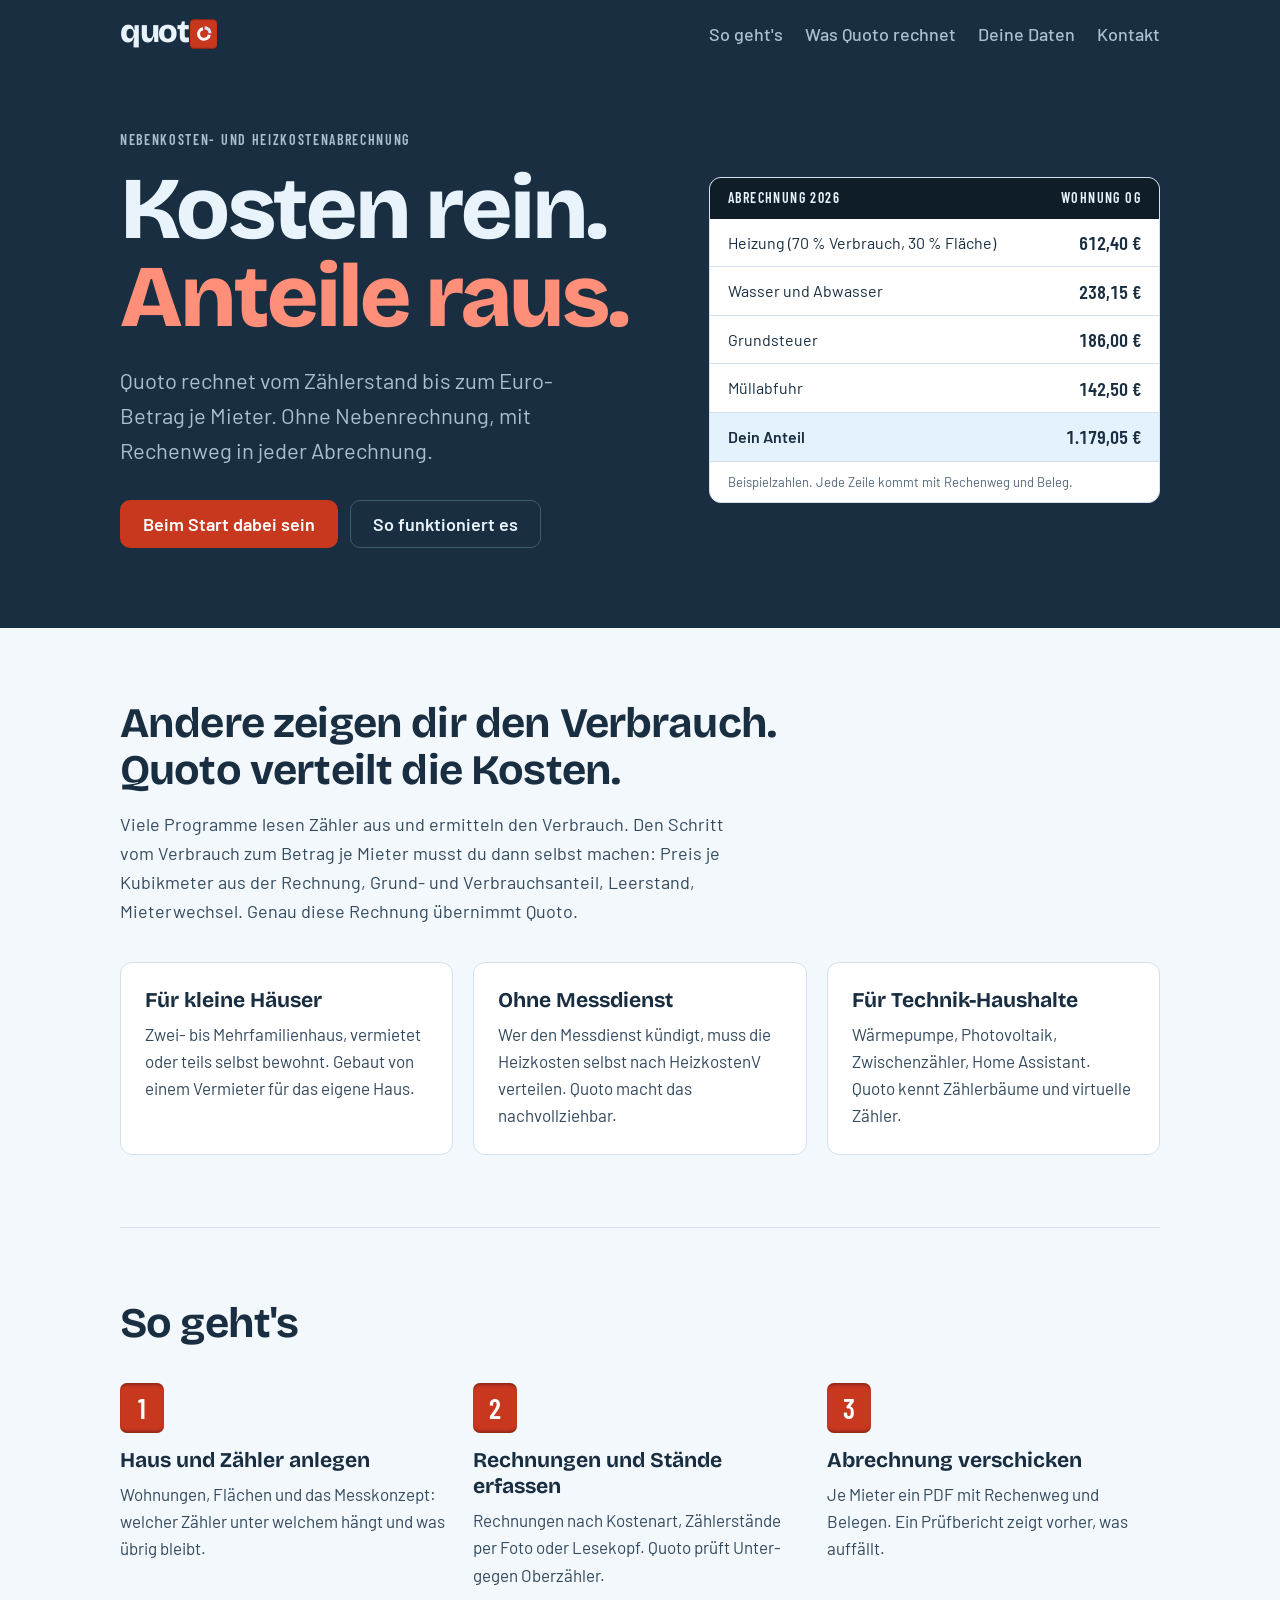
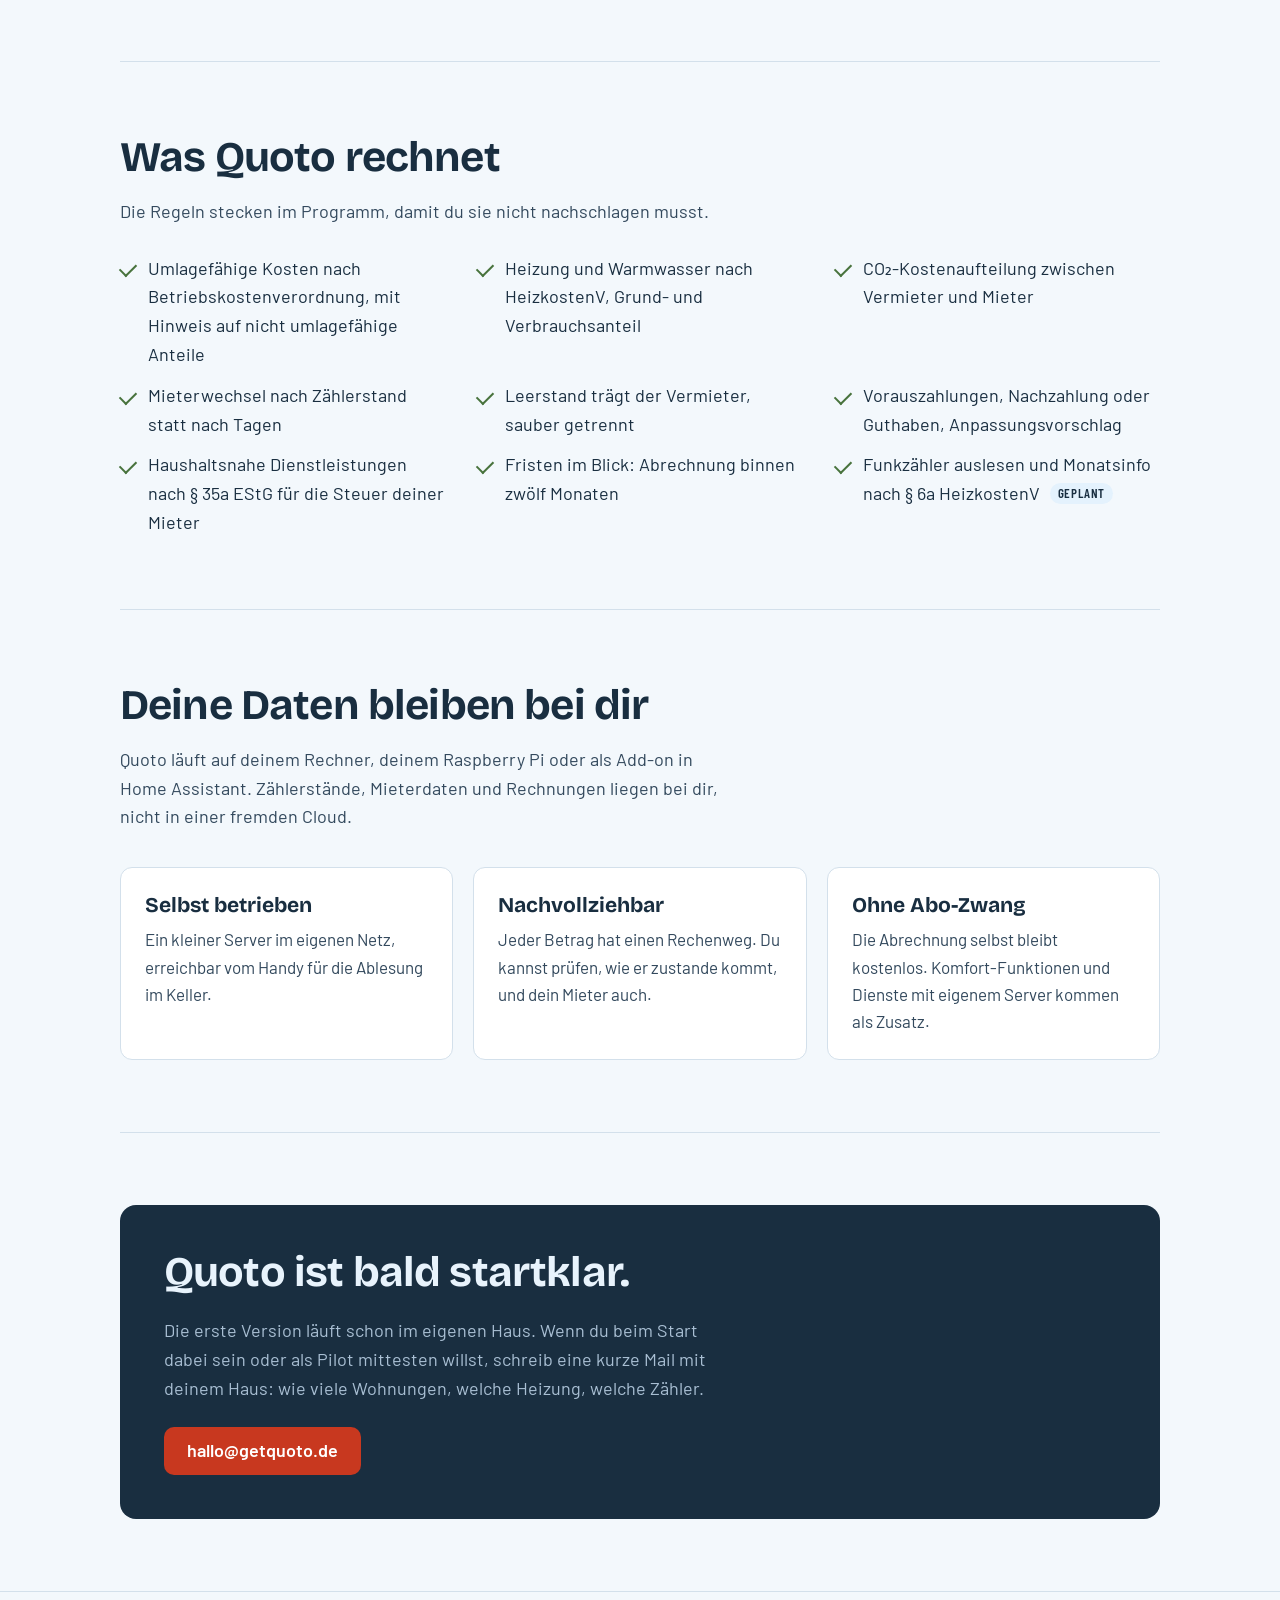
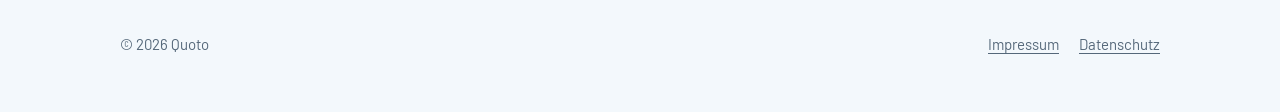
==== index.html @ 0180e9ce "Erste Version der Website für getquoto.de Startseite, Impressum und Datenschutz im Quoto-Markenauftr" ====
<!doctype html>
<html lang="de">
<head>
<meta charset="utf-8">
<meta name="viewport" content="width=device-width,initial-scale=1">
<title>Quoto · Nebenkosten fertig verteilt</title>
<meta name="description" content="Quoto rechnet die Nebenkosten- und Heizkostenabrechnung für dein Haus: vom Zählerstand bis zum Euro-Betrag je Mieter, mit Rechenweg. Läuft bei dir, auch als Home-Assistant-Add-on.">
<meta name="theme-color" content="#192e40">
<link rel="icon" href="favicon.svg" type="image/svg+xml">
<link rel="preload" href="assets/fonts/bricolage-grotesque-latin-800-normal.woff2" as="font" type="font/woff2" crossorigin>
<link rel="stylesheet" href="assets/style.css">
</head>
<body>
<a class="skip" href="#inhalt">Zum Inhalt springen</a>

<header class="kopf">
  <div class="wrap">
    <nav aria-label="Hauptnavigation">
      <a class="marke" href="./" aria-label="quoto, zur Startseite">
        <span class="quot" aria-hidden="true">quot</span>
        <span class="rolle" aria-hidden="true"><svg viewBox="0 0 100 100"><path d="M79.54 55.21 A30 30 0 1 1 44.79 20.46" fill="none" stroke="#fff" stroke-width="17"/><path d="M50 20 A30 30 0 0 1 80 50" fill="none" stroke="#d1ebff" stroke-width="17" transform="translate(4 -4)"/></svg></span>
      </a>
      <ul>
        <li><a href="#so-gehts">So geht's</a></li>
        <li><a href="#was-quoto-rechnet">Was Quoto rechnet</a></li>
        <li><a href="#deine-daten">Deine Daten</a></li>
        <li><a href="#kontakt">Kontakt</a></li>
      </ul>
    </nav>

    <div class="hero hero-grid">
      <div>
        <div class="eyebrow">Nebenkosten- und Heizkostenabrechnung</div>
        <h1>Kosten rein.<br><span class="r">Anteile raus.</span></h1>
        <p class="lead">Quoto rechnet vom Zählerstand bis zum Euro-Betrag je Mieter. Ohne Nebenrechnung, mit Rechenweg in jeder Abrechnung.</p>
        <div class="knoepfe">
          <a class="knopf haupt" href="#kontakt">Beim Start dabei sein</a>
          <a class="knopf neben" href="#so-gehts">So funktioniert es</a>
        </div>
      </div>
      <figure class="schild" style="margin:0" aria-label="Beispiel einer Abrechnung je Mieter">
        <div class="titel"><span>Abrechnung 2026</span><span>Wohnung OG</span></div>
        <table>
          <tbody>
            <tr><td>Heizung (70 % Verbrauch, 30 % Fläche)</td><td class="b">612,40 €</td></tr>
            <tr><td>Wasser und Abwasser</td><td class="b">238,15 €</td></tr>
            <tr><td>Grundsteuer</td><td class="b">186,00 €</td></tr>
            <tr><td>Müllabfuhr</td><td class="b">142,50 €</td></tr>
            <tr><td>Dein Anteil</td><td class="b">1.179,05 €</td></tr>
          </tbody>
        </table>
        <figcaption class="fuss">Beispielzahlen. Jede Zeile kommt mit Rechenweg und Beleg.</figcaption>
      </figure>
    </div>
  </div>
</header>

<main id="inhalt">
  <div class="wrap">
    <section>
      <h2>Andere zeigen dir den Verbrauch. Quoto verteilt die Kosten.</h2>
      <p class="lead2">Viele Programme lesen Zähler aus und ermitteln den Verbrauch. Den Schritt vom Verbrauch zum Betrag je Mieter musst du dann selbst machen: Preis je Kubikmeter aus der Rechnung, Grund- und Verbrauchsanteil, Leerstand, Mieterwechsel. Genau diese Rechnung übernimmt Quoto.</p>
      <div class="raster">
        <div class="karte"><h3>Für kleine Häuser</h3><p>Zwei- bis Mehrfamilienhaus, vermietet oder teils selbst bewohnt. Gebaut von einem Vermieter für das eigene Haus.</p></div>
        <div class="karte"><h3>Ohne Messdienst</h3><p>Wer den Messdienst kündigt, muss die Heizkosten selbst nach HeizkostenV verteilen. Quoto macht das nachvollziehbar.</p></div>
        <div class="karte"><h3>Für Technik-Haushalte</h3><p>Wärmepumpe, Photovoltaik, Zwischenzähler, Home Assistant. Quoto kennt Zählerbäume und virtuelle Zähler.</p></div>
      </div>
    </section>

    <section id="so-gehts">
      <h2>So geht's</h2>
      <ol class="schritte">
        <li><h3>Haus und Zähler anlegen</h3><p>Wohnungen, Flächen und das Messkonzept: welcher Zähler unter welchem hängt und was übrig bleibt.</p></li>
        <li><h3>Rechnungen und Stände erfassen</h3><p>Rechnungen nach Kostenart, Zählerstände per Foto oder Lesekopf. Quoto prüft Unter- gegen Oberzähler.</p></li>
        <li><h3>Abrechnung verschicken</h3><p>Je Mieter ein PDF mit Rechenweg und Belegen. Ein Prüfbericht zeigt vorher, was auffällt.</p></li>
      </ol>
    </section>

    <section id="was-quoto-rechnet">
      <h2>Was Quoto rechnet</h2>
      <p class="lead2">Die Regeln stecken im Programm, damit du sie nicht nachschlagen musst.</p>
      <ul class="liste">
        <li>Umlagefähige Kosten nach Betriebskostenverordnung, mit Hinweis auf nicht umlagefähige Anteile</li>
        <li>Heizung und Warmwasser nach HeizkostenV, Grund- und Verbrauchsanteil</li>
        <li>CO₂-Kostenaufteilung zwischen Vermieter und Mieter</li>
        <li>Mieterwechsel nach Zählerstand statt nach Tagen</li>
        <li>Leerstand trägt der Vermieter, sauber getrennt</li>
        <li>Vorauszahlungen, Nachzahlung oder Guthaben, Anpassungsvorschlag</li>
        <li>Haushaltsnahe Dienstleistungen nach § 35a EStG für die Steuer deiner Mieter</li>
        <li>Fristen im Blick: Abrechnung binnen zwölf Monaten</li>
        <li>Funkzähler auslesen und Monatsinfo nach § 6a HeizkostenV <span class="chip">geplant</span></li>
      </ul>
    </section>

    <section id="deine-daten">
      <h2>Deine Daten bleiben bei dir</h2>
      <p class="lead2">Quoto läuft auf deinem Rechner, deinem Raspberry Pi oder als Add-on in Home Assistant. Zählerstände, Mieterdaten und Rechnungen liegen bei dir, nicht in einer fremden Cloud.</p>
      <div class="raster">
        <div class="karte"><h3>Selbst betrieben</h3><p>Ein kleiner Server im eigenen Netz, erreichbar vom Handy für die Ablesung im Keller.</p></div>
        <div class="karte"><h3>Nachvollziehbar</h3><p>Jeder Betrag hat einen Rechenweg. Du kannst prüfen, wie er zustande kommt, und dein Mieter auch.</p></div>
        <div class="karte"><h3>Ohne Abo-Zwang</h3><p>Die Abrechnung selbst bleibt kostenlos. Komfort-Funktionen und Dienste mit eigenem Server kommen als Zusatz.</p></div>
      </div>
    </section>

    <section id="kontakt">
      <div class="cta">
        <h2>Quoto ist bald startklar.</h2>
        <p>Die erste Version läuft schon im eigenen Haus. Wenn du beim Start dabei sein oder als Pilot mittesten willst, schreib eine kurze Mail mit deinem Haus: wie viele Wohnungen, welche Heizung, welche Zähler.</p>
        <div class="knoepfe" style="margin-top:4px">
          <a class="knopf haupt" href="mailto:hallo@getquoto.de?subject=Quoto%20Pilot">hallo@getquoto.de</a>
        </div>
      </div>
    </section>
  </div>
</main>

<footer>
  <div class="wrap">
    <span>© 2026 Quoto</span>
    <ul>
      <li><a href="impressum.html">Impressum</a></li>
      <li><a href="datenschutz.html">Datenschutz</a></li>
    </ul>
  </div>
</footer>
</body>
</html>
---- assets/style.css ----
/* Quoto Website · Markenauftritt Variante B (Ablesa-Farben, Zählrolle).
   Schriften liegen lokal, damit beim Aufruf keine Daten an Dritte gehen. */

@font-face{font-family:"Barlow";font-weight:400;font-display:swap;src:url(fonts/barlow-latin-400-normal.woff2) format("woff2")}
@font-face{font-family:"Barlow";font-weight:500;font-display:swap;src:url(fonts/barlow-latin-500-normal.woff2) format("woff2")}
@font-face{font-family:"Barlow";font-weight:600;font-display:swap;src:url(fonts/barlow-latin-600-normal.woff2) format("woff2")}
@font-face{font-family:"Barlow Condensed";font-weight:500;font-display:swap;src:url(fonts/barlow-condensed-latin-500-normal.woff2) format("woff2")}
@font-face{font-family:"Barlow Condensed";font-weight:600;font-display:swap;src:url(fonts/barlow-condensed-latin-600-normal.woff2) format("woff2")}
@font-face{font-family:"Bricolage Grotesque";font-weight:700;font-display:swap;src:url(fonts/bricolage-grotesque-latin-700-normal.woff2) format("woff2")}
@font-face{font-family:"Bricolage Grotesque";font-weight:800;font-display:swap;src:url(fonts/bricolage-grotesque-latin-800-normal.woff2) format("woff2")}

:root{
  --nacht:#192e40; --rolle:#c8381f; --rolle-text:#b8331c; --berg:#67acd9; --eis:#d1ebff; --wald:#48733d;
  --bg:#f3f8fc; --flaeche:#ffffff; --text:#192e40; --text-2:#33495d; --leise:#55687a; --linie:#d3e0eb;
  --band:#192e40; --band-text:#e8f3fc; --band-leise:#a9bfd3; --chip:#e4f2fd;
  --f-display:"Bricolage Grotesque","Avenir Next","Segoe UI",system-ui,sans-serif;
  --f-text:"Barlow","Helvetica Neue",Arial,system-ui,sans-serif;
  --f-zahl:"Barlow Condensed","Arial Narrow",sans-serif;
  color-scheme:light;
}
@media (prefers-color-scheme:dark){:root{
  --bg:#0f1d29; --flaeche:#172a3a; --text:#e8f3fc; --text-2:#c6d6e4; --leise:#9fb3c6; --linie:#2c4a63;
  --rolle-text:#ff8f78; --band:#0a151e; --chip:#1d3549; color-scheme:dark}}

*{box-sizing:border-box}
html{scroll-behavior:smooth}
body{margin:0;background:var(--bg);color:var(--text);font:400 18px/1.6 var(--f-text);-webkit-text-size-adjust:100%}
img,svg{display:block}
a{color:inherit;text-underline-offset:3px}
a:focus-visible,button:focus-visible{outline:3px solid var(--berg);outline-offset:3px;border-radius:4px}
.wrap{max-width:1080px;margin:0 auto;padding:0 20px}
.skip{position:absolute;left:-9999px}
.skip:focus{left:16px;top:16px;background:var(--flaeche);padding:8px 12px;z-index:10}

/* Wortmarke: "quot" plus rote Zählrolle mit dem Anteils-o */
.marke{display:inline-flex;align-items:center;gap:.07em;font:800 32px/1 var(--f-display);letter-spacing:-.045em;color:inherit;text-decoration:none}
.marke .quot{transform:translateY(-.06em)}
.rolle{width:.82em;height:.92em;border-radius:.13em;background:var(--rolle);display:inline-flex;align-items:center;justify-content:center;
  box-shadow:inset 0 .07em .05em -.04em rgba(0,0,0,.35),inset 0 -.07em .05em -.04em rgba(0,0,0,.35)}
.rolle svg{width:.56em;height:.56em;overflow:visible}

/* Kopf */
.kopf{background:var(--band);color:var(--band-text)}
.kopf nav{display:flex;align-items:center;justify-content:space-between;gap:16px;padding:18px 0;flex-wrap:wrap}
.kopf nav ul{display:flex;gap:22px;list-style:none;margin:0;padding:0;flex-wrap:wrap}
.kopf nav ul a{text-decoration:none;font-weight:500;color:var(--band-leise)}
.kopf nav ul a:hover{color:var(--band-text)}

.hero{padding:64px 0 80px}
.eyebrow{font:600 14px/1.2 var(--f-zahl);letter-spacing:.12em;text-transform:uppercase;color:var(--band-leise)}
.hero h1{font:800 clamp(44px,8vw,88px)/1 var(--f-display);letter-spacing:-.035em;margin:16px 0 0}
.hero h1 .r{color:#ff8f78}
.hero p.lead{font-size:clamp(19px,2.2vw,22px);color:var(--band-leise);max-width:40ch;margin:22px 0 0}
.knoepfe{display:flex;gap:12px;flex-wrap:wrap;margin-top:32px}
.knopf{display:inline-flex;align-items:center;min-height:48px;padding:0 22px;border-radius:10px;font-weight:600;text-decoration:none;border:1.5px solid transparent}
.knopf.haupt{background:var(--rolle);color:#fff}
.knopf.haupt:hover{background:#a92f19}
.knopf.neben{border-color:#3d5a73;color:var(--band-text)}
.knopf.neben:hover{border-color:var(--band-leise)}

/* Zählwerk im Hero: Beispielrechnung je Mieter */
.hero-grid{display:grid;grid-template-columns:minmax(0,1.2fr) minmax(0,1fr);gap:48px;align-items:center}
.schild{background:var(--flaeche);color:var(--text);border-radius:12px;overflow:hidden;border:1.5px solid var(--linie)}
.schild .titel{display:flex;justify-content:space-between;padding:12px 18px;background:#0f1d29;color:var(--band-text);font:600 14px/1.2 var(--f-zahl);letter-spacing:.1em;text-transform:uppercase}
.schild table{width:100%;border-collapse:collapse;font-size:16px}
.schild td{padding:11px 18px;border-bottom:1.5px solid var(--linie)}
.schild td.b{text-align:right;white-space:nowrap;font:600 19px var(--f-zahl);font-variant-numeric:tabular-nums}
.schild tr:last-child td{border-bottom:0;background:var(--chip);font-weight:600}
.schild .fuss{padding:10px 18px;font-size:13px;color:var(--leise);border-top:1.5px solid var(--linie)}

/* Abschnitte */
section{padding:72px 0}
section + section{border-top:1.5px solid var(--linie)}
h2{font:700 clamp(30px,4vw,42px)/1.12 var(--f-display);letter-spacing:-.02em;margin:0;max-width:24ch;text-wrap:balance}
h3{font:700 21px/1.25 var(--f-display);margin:0}
.lead2{color:var(--text-2);max-width:62ch;margin:16px 0 0}
.raster{display:grid;grid-template-columns:repeat(auto-fit,minmax(250px,1fr));gap:20px;margin-top:36px}
.karte{background:var(--flaeche);border:1.5px solid var(--linie);border-radius:12px;padding:24px;min-width:0}
.karte p{margin:8px 0 0;color:var(--text-2);font-size:17px}
.schritte{list-style:none;counter-reset:s;padding:0;margin:36px 0 0;display:grid;grid-template-columns:repeat(auto-fit,minmax(250px,1fr));gap:20px}
.schritte li{counter-increment:s;min-width:0}
.schritte li::before{content:counter(s);display:flex;align-items:center;justify-content:center;width:44px;height:50px;border-radius:7px;background:var(--rolle);color:#fff;font:600 28px/1 var(--f-zahl);margin-bottom:14px;
  box-shadow:inset 0 4px 3px -2px rgba(0,0,0,.3),inset 0 -4px 3px -2px rgba(0,0,0,.3)}
.schritte p{margin:8px 0 0;color:var(--text-2);font-size:17px}
.liste{list-style:none;padding:0;margin:28px 0 0;display:grid;grid-template-columns:repeat(auto-fit,minmax(300px,1fr));gap:12px 32px}
.liste li{padding-left:28px;position:relative}
.liste li::before{content:"";position:absolute;left:0;top:.55em;width:14px;height:8px;border-left:2.5px solid var(--wald);border-bottom:2.5px solid var(--wald);transform:rotate(-45deg)}
@media (prefers-color-scheme:dark){.liste li::before{border-color:#92bf63}}
.chip{display:inline-block;font:600 13px/1.6 var(--f-zahl);letter-spacing:.06em;text-transform:uppercase;padding:0 8px;border-radius:99px;background:var(--chip);color:var(--text);margin-left:6px;vertical-align:2px}

.cta{background:var(--band);color:var(--band-text);border-radius:16px;padding:44px;display:grid;gap:20px}
.cta p{color:var(--band-leise);margin:0;max-width:56ch}

/* Fuß */
footer{padding:40px 0 56px;color:var(--leise);font-size:15px;border-top:1.5px solid var(--linie)}
footer .wrap{display:flex;justify-content:space-between;gap:20px;flex-wrap:wrap;align-items:center}
footer ul{display:flex;gap:20px;list-style:none;margin:0;padding:0}

/* Rechtstexte */
.text{max-width:72ch;padding:56px 0 80px}
.text h1{font:800 clamp(34px,5vw,48px)/1.1 var(--f-display);letter-spacing:-.02em;margin:0 0 24px}
.text h2{font-size:24px;margin:36px 0 8px;max-width:none}
.text p,.text li{color:var(--text-2)}
.platzhalter{background:#fff3cd;color:#5c4400;padding:0 4px;border-radius:3px}
@media (prefers-color-scheme:dark){.platzhalter{background:#4a3b00;color:#ffe9a6}}

@media (max-width:760px){
  .hero{padding:40px 0 56px}
  .hero-grid{grid-template-columns:1fr;gap:36px}
  section{padding:52px 0}
  .cta{padding:28px 22px}
  .kopf nav ul{display:none}
  .schild td{padding:10px 14px}
  body{font-size:17px}
}
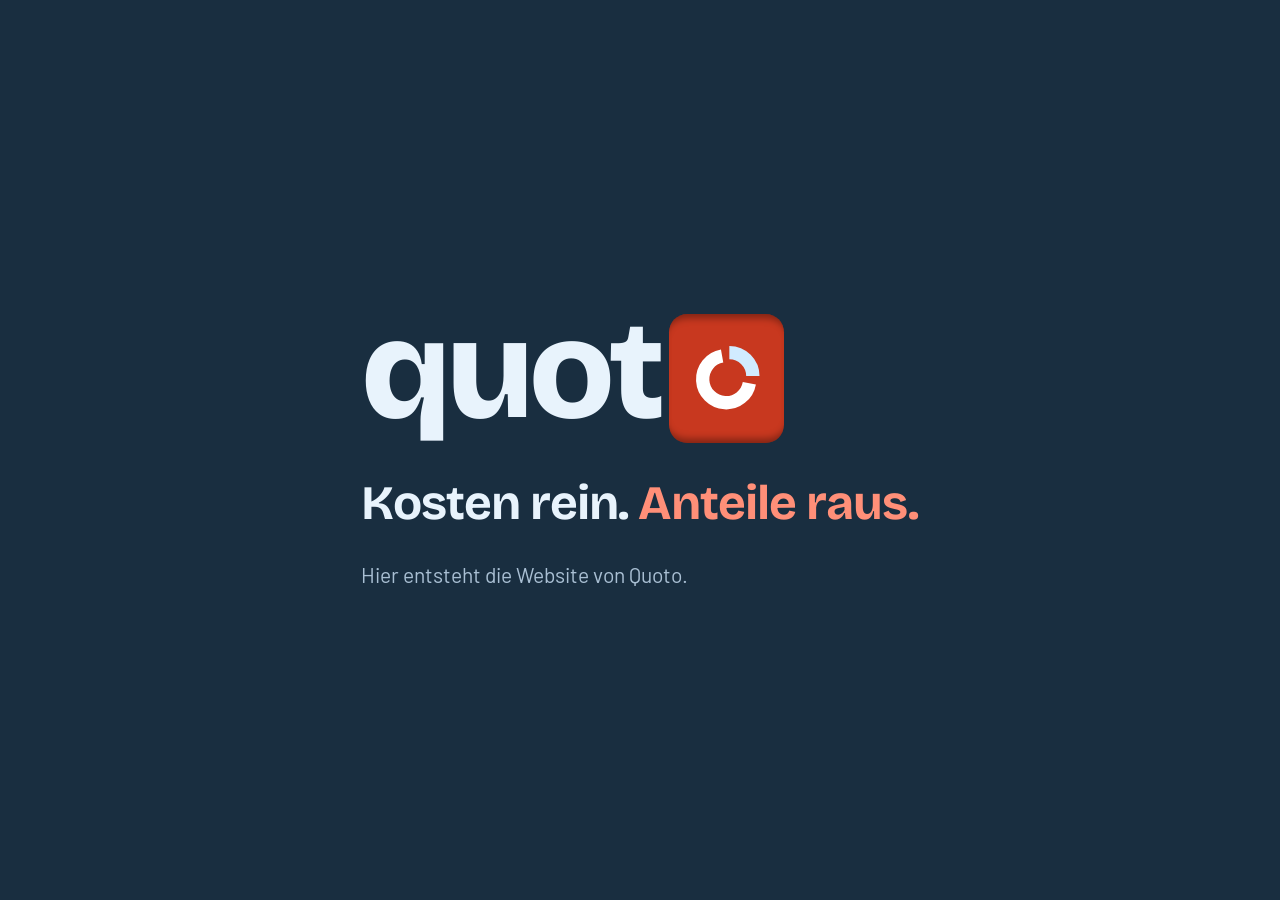
==== commit e77c3f3e: "Platzhalterseite für getquoto.de Nur Logo, Claim und "Hier entsteht die Website von Quoto", bis die " ====
--- a/index.html
+++ b/index.html
@@ -3,125 +3,28 @@
 <head>
 <meta charset="utf-8">
 <meta name="viewport" content="width=device-width,initial-scale=1">
-<title>Quoto · Nebenkosten fertig verteilt</title>
-<meta name="description" content="Quoto rechnet die Nebenkosten- und Heizkostenabrechnung für dein Haus: vom Zählerstand bis zum Euro-Betrag je Mieter, mit Rechenweg. Läuft bei dir, auch als Home-Assistant-Add-on.">
+<title>Quoto</title>
+<meta name="robots" content="noindex">
 <meta name="theme-color" content="#192e40">
 <link rel="icon" href="favicon.svg" type="image/svg+xml">
-<link rel="preload" href="assets/fonts/bricolage-grotesque-latin-800-normal.woff2" as="font" type="font/woff2" crossorigin>
 <link rel="stylesheet" href="assets/style.css">
+<style>
+body{background:var(--band);color:var(--band-text);min-height:100vh;display:flex;align-items:center}
+.platz{display:grid;gap:28px;padding-block:64px}
+.platz .marke{font-size:clamp(64px,14vw,140px)}
+.platz h1{font:700 clamp(30px,5vw,48px)/1.1 var(--f-display);letter-spacing:-.02em;margin:0}
+.platz h1 .r{color:#ff8f78}
+.platz p{color:var(--band-leise);margin:0;max-width:44ch;font-size:clamp(18px,2.2vw,21px)}
+</style>
 </head>
 <body>
-<a class="skip" href="#inhalt">Zum Inhalt springen</a>
-
-<header class="kopf">
-  <div class="wrap">
-    <nav aria-label="Hauptnavigation">
-      <a class="marke" href="./" aria-label="quoto, zur Startseite">
-        <span class="quot" aria-hidden="true">quot</span>
-        <span class="rolle" aria-hidden="true"><svg viewBox="0 0 100 100"><path d="M79.54 55.21 A30 30 0 1 1 44.79 20.46" fill="none" stroke="#fff" stroke-width="17"/><path d="M50 20 A30 30 0 0 1 80 50" fill="none" stroke="#d1ebff" stroke-width="17" transform="translate(4 -4)"/></svg></span>
-      </a>
-      <ul>
-        <li><a href="#so-gehts">So geht's</a></li>
-        <li><a href="#was-quoto-rechnet">Was Quoto rechnet</a></li>
-        <li><a href="#deine-daten">Deine Daten</a></li>
-        <li><a href="#kontakt">Kontakt</a></li>
-      </ul>
-    </nav>
-
-    <div class="hero hero-grid">
-      <div>
-        <div class="eyebrow">Nebenkosten- und Heizkostenabrechnung</div>
-        <h1>Kosten rein.<br><span class="r">Anteile raus.</span></h1>
-        <p class="lead">Quoto rechnet vom Zählerstand bis zum Euro-Betrag je Mieter. Ohne Nebenrechnung, mit Rechenweg in jeder Abrechnung.</p>
-        <div class="knoepfe">
-          <a class="knopf haupt" href="#kontakt">Beim Start dabei sein</a>
-          <a class="knopf neben" href="#so-gehts">So funktioniert es</a>
-        </div>
-      </div>
-      <figure class="schild" style="margin:0" aria-label="Beispiel einer Abrechnung je Mieter">
-        <div class="titel"><span>Abrechnung 2026</span><span>Wohnung OG</span></div>
-        <table>
-          <tbody>
-            <tr><td>Heizung (70 % Verbrauch, 30 % Fläche)</td><td class="b">612,40 €</td></tr>
-            <tr><td>Wasser und Abwasser</td><td class="b">238,15 €</td></tr>
-            <tr><td>Grundsteuer</td><td class="b">186,00 €</td></tr>
-            <tr><td>Müllabfuhr</td><td class="b">142,50 €</td></tr>
-            <tr><td>Dein Anteil</td><td class="b">1.179,05 €</td></tr>
-          </tbody>
-        </table>
-        <figcaption class="fuss">Beispielzahlen. Jede Zeile kommt mit Rechenweg und Beleg.</figcaption>
-      </figure>
-    </div>
-  </div>
-</header>
-
-<main id="inhalt">
-  <div class="wrap">
-    <section>
-      <h2>Andere zeigen dir den Verbrauch. Quoto verteilt die Kosten.</h2>
-      <p class="lead2">Viele Programme lesen Zähler aus und ermitteln den Verbrauch. Den Schritt vom Verbrauch zum Betrag je Mieter musst du dann selbst machen: Preis je Kubikmeter aus der Rechnung, Grund- und Verbrauchsanteil, Leerstand, Mieterwechsel. Genau diese Rechnung übernimmt Quoto.</p>
-      <div class="raster">
-        <div class="karte"><h3>Für kleine Häuser</h3><p>Zwei- bis Mehrfamilienhaus, vermietet oder teils selbst bewohnt. Gebaut von einem Vermieter für das eigene Haus.</p></div>
-        <div class="karte"><h3>Ohne Messdienst</h3><p>Wer den Messdienst kündigt, muss die Heizkosten selbst nach HeizkostenV verteilen. Quoto macht das nachvollziehbar.</p></div>
-        <div class="karte"><h3>Für Technik-Haushalte</h3><p>Wärmepumpe, Photovoltaik, Zwischenzähler, Home Assistant. Quoto kennt Zählerbäume und virtuelle Zähler.</p></div>
-      </div>
-    </section>
-
-    <section id="so-gehts">
-      <h2>So geht's</h2>
-      <ol class="schritte">
-        <li><h3>Haus und Zähler anlegen</h3><p>Wohnungen, Flächen und das Messkonzept: welcher Zähler unter welchem hängt und was übrig bleibt.</p></li>
-        <li><h3>Rechnungen und Stände erfassen</h3><p>Rechnungen nach Kostenart, Zählerstände per Foto oder Lesekopf. Quoto prüft Unter- gegen Oberzähler.</p></li>
-        <li><h3>Abrechnung verschicken</h3><p>Je Mieter ein PDF mit Rechenweg und Belegen. Ein Prüfbericht zeigt vorher, was auffällt.</p></li>
-      </ol>
-    </section>
-
-    <section id="was-quoto-rechnet">
-      <h2>Was Quoto rechnet</h2>
-      <p class="lead2">Die Regeln stecken im Programm, damit du sie nicht nachschlagen musst.</p>
-      <ul class="liste">
-        <li>Umlagefähige Kosten nach Betriebskostenverordnung, mit Hinweis auf nicht umlagefähige Anteile</li>
-        <li>Heizung und Warmwasser nach HeizkostenV, Grund- und Verbrauchsanteil</li>
-        <li>CO₂-Kostenaufteilung zwischen Vermieter und Mieter</li>
-        <li>Mieterwechsel nach Zählerstand statt nach Tagen</li>
-        <li>Leerstand trägt der Vermieter, sauber getrennt</li>
-        <li>Vorauszahlungen, Nachzahlung oder Guthaben, Anpassungsvorschlag</li>
-        <li>Haushaltsnahe Dienstleistungen nach § 35a EStG für die Steuer deiner Mieter</li>
-        <li>Fristen im Blick: Abrechnung binnen zwölf Monaten</li>
-        <li>Funkzähler auslesen und Monatsinfo nach § 6a HeizkostenV <span class="chip">geplant</span></li>
-      </ul>
-    </section>
-
-    <section id="deine-daten">
-      <h2>Deine Daten bleiben bei dir</h2>
-      <p class="lead2">Quoto läuft auf deinem Rechner, deinem Raspberry Pi oder als Add-on in Home Assistant. Zählerstände, Mieterdaten und Rechnungen liegen bei dir, nicht in einer fremden Cloud.</p>
-      <div class="raster">
-        <div class="karte"><h3>Selbst betrieben</h3><p>Ein kleiner Server im eigenen Netz, erreichbar vom Handy für die Ablesung im Keller.</p></div>
-        <div class="karte"><h3>Nachvollziehbar</h3><p>Jeder Betrag hat einen Rechenweg. Du kannst prüfen, wie er zustande kommt, und dein Mieter auch.</p></div>
-        <div class="karte"><h3>Ohne Abo-Zwang</h3><p>Die Abrechnung selbst bleibt kostenlos. Komfort-Funktionen und Dienste mit eigenem Server kommen als Zusatz.</p></div>
-      </div>
-    </section>
-
-    <section id="kontakt">
-      <div class="cta">
-        <h2>Quoto ist bald startklar.</h2>
-        <p>Die erste Version läuft schon im eigenen Haus. Wenn du beim Start dabei sein oder als Pilot mittesten willst, schreib eine kurze Mail mit deinem Haus: wie viele Wohnungen, welche Heizung, welche Zähler.</p>
-        <div class="knoepfe" style="margin-top:4px">
-          <a class="knopf haupt" href="mailto:hallo@getquoto.de?subject=Quoto%20Pilot">hallo@getquoto.de</a>
-        </div>
-      </div>
-    </section>
-  </div>
+<main class="wrap platz">
+  <span class="marke" role="img" aria-label="quoto">
+    <span class="quot" aria-hidden="true">quot</span>
+    <span class="rolle" aria-hidden="true"><svg viewBox="0 0 100 100"><path d="M79.54 55.21 A30 30 0 1 1 44.79 20.46" fill="none" stroke="#fff" stroke-width="17"/><path d="M50 20 A30 30 0 0 1 80 50" fill="none" stroke="#d1ebff" stroke-width="17" transform="translate(4 -4)"/></svg></span>
+  </span>
+  <h1>Kosten rein. <span class="r">Anteile raus.</span></h1>
+  <p>Hier entsteht die Website von Quoto.</p>
 </main>
-
-<footer>
-  <div class="wrap">
-    <span>© 2026 Quoto</span>
-    <ul>
-      <li><a href="impressum.html">Impressum</a></li>
-      <li><a href="datenschutz.html">Datenschutz</a></li>
-    </ul>
-  </div>
-</footer>
 </body>
 </html>
